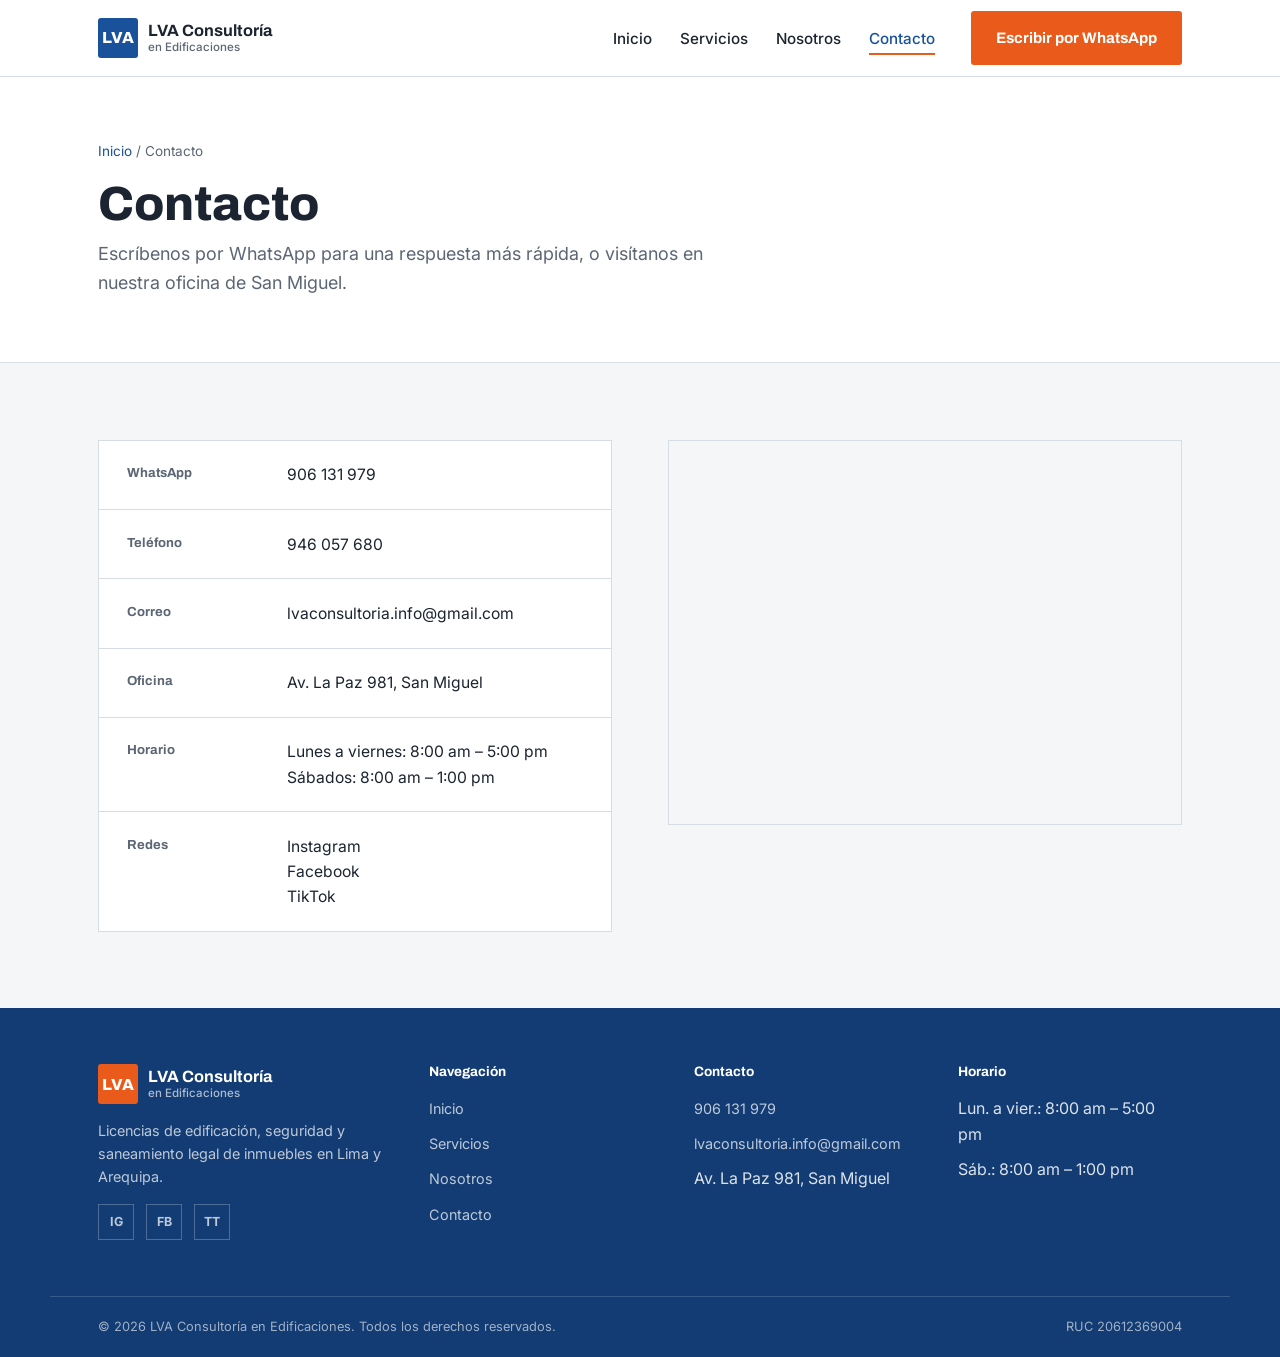
==== contacto.html @ b9a994fd "Add files via upload" ====
<!DOCTYPE html>
<html lang="es">
<head>
<meta charset="UTF-8">
<meta name="viewport" content="width=device-width, initial-scale=1.0">
<title>Contacto | LVA Consultoría en Edificaciones</title>
<meta name="description" content="Escríbenos por WhatsApp o visítanos en Av. La Paz 981, San Miguel. Horario de atención de lunes a sábado.">
<link rel="stylesheet" href="styles.css">
</head>
<body>

<a href="#main" class="sr-only" style="position:absolute; left:-9999px;">Saltar al contenido</a>

<header class="site-header">
  <div class="container">
    <a href="index.html" class="brand" aria-label="LVA Consultoría en Edificaciones — Inicio">
      <span class="brand-mark" aria-hidden="true">LVA</span>
      <span class="brand-name">LVA Consultoría
        <span>en Edificaciones</span>
      </span>
    </a>

    <button class="nav-toggle" id="navToggle" aria-expanded="false" aria-controls="mainNav" aria-label="Abrir menú de navegación">
      <span class="nav-toggle-bars"><span></span><span></span><span></span></span>
    </button>

    <nav class="main-nav" id="mainNav">
      <ul class="nav-links">
        <li><a href="index.html">Inicio</a></li>
        <li><a href="servicios.html">Servicios</a></li>
        <li><a href="nosotros.html">Nosotros</a></li>
        <li><a href="contacto.html" aria-current="page">Contacto</a></li>
      </ul>
      <a class="btn btn-primary" href="https://wa.me/51906131979" target="_blank" rel="noopener">Escribir por WhatsApp</a>
    </nav>
  </div>
</header>

<main id="main">

  <section class="page-hero">
    <div class="container">
      <p class="breadcrumb"><a href="index.html">Inicio</a> / Contacto</p>
      <h1>Contacto</h1>
      <p class="lead">Escríbenos por WhatsApp para una respuesta más rápida, o visítanos en nuestra oficina de San Miguel.</p>
    </div>
  </section>

  <section>
    <div class="container contact-layout">
      <div class="contact-info-panel">
        <dl>
          <div class="contact-info-row">
            <dt>WhatsApp</dt>
            <dd><a href="https://wa.me/51906131979" target="_blank" rel="noopener">906 131 979</a></dd>
          </div>
          <div class="contact-info-row">
            <dt>Teléfono</dt>
            <dd><a href="tel:+51946057680">946 057 680</a></dd>
          </div>
          <div class="contact-info-row">
            <dt>Correo</dt>
            <dd><a href="mailto:lvaconsultoria.info@gmail.com">lvaconsultoria.info@gmail.com</a></dd>
          </div>
          <div class="contact-info-row">
            <dt>Oficina</dt>
            <dd>Av. La Paz 981, San Miguel</dd>
          </div>
          <div class="contact-info-row">
            <dt>Horario</dt>
            <dd>
              <span>Lunes a viernes: 8:00 am – 5:00 pm</span>
              <span>Sábados: 8:00 am – 1:00 pm</span>
            </dd>
          </div>
          <div class="contact-info-row">
            <dt>Redes</dt>
            <dd>
              <span><a href="https://www.instagram.com/lvaconsultoria/" target="_blank" rel="noopener">Instagram</a></span>
              <span><a href="https://www.facebook.com/lvaconsultoriaedificaciones" target="_blank" rel="noopener">Facebook</a></span>
              <span><a href="https://tiktok.com/@lvaconsultoria" target="_blank" rel="noopener">TikTok</a></span>
            </dd>
          </div>
        </dl>
      </div>

      <div class="map-embed">
        <iframe
          title="Ubicación de LVA Consultoría en Av. La Paz 981, San Miguel"
          src="https://www.google.com/maps?q=Av.+La+Paz+981,+San+Miguel,+Lima&output=embed"
          loading="lazy"
          referrerpolicy="no-referrer-when-downgrade">
        </iframe>
      </div>
    </div>
  </section>

</main>

<footer class="site-footer">
  <div class="container footer-top">
    <div class="footer-col footer-brand">
      <a href="index.html" class="brand" aria-label="LVA Consultoría en Edificaciones — Inicio">
        <span class="brand-mark" aria-hidden="true">LVA</span>
        <span class="brand-name" style="color:#fff;">LVA Consultoría
          <span style="color: rgba(255,255,255,0.65);">en Edificaciones</span>
        </span>
      </a>
      <p>Licencias de edificación, seguridad y saneamiento legal de inmuebles en Lima y Arequipa.</p>
      <div class="footer-social">
        <a href="https://www.instagram.com/lvaconsultoria/" target="_blank" rel="noopener" aria-label="Instagram de LVA Consultoría">IG</a>
        <a href="https://www.facebook.com/lvaconsultoriaedificaciones" target="_blank" rel="noopener" aria-label="Facebook de LVA Consultoría">FB</a>
        <a href="https://tiktok.com/@lvaconsultoria" target="_blank" rel="noopener" aria-label="TikTok de LVA Consultoría">TT</a>
      </div>
    </div>

    <div class="footer-col">
      <h4>Navegación</h4>
      <ul>
        <li><a href="index.html">Inicio</a></li>
        <li><a href="servicios.html">Servicios</a></li>
        <li><a href="nosotros.html">Nosotros</a></li>
        <li><a href="contacto.html">Contacto</a></li>
      </ul>
    </div>

    <div class="footer-col">
      <h4>Contacto</h4>
      <ul>
        <li><a href="tel:+51906131979">906 131 979</a></li>
        <li><a href="mailto:lvaconsultoria.info@gmail.com">lvaconsultoria.info@gmail.com</a></li>
        <li>Av. La Paz 981, San Miguel</li>
      </ul>
    </div>

    <div class="footer-col">
      <h4>Horario</h4>
      <ul>
        <li>Lun. a vier.: 8:00 am – 5:00 pm</li>
        <li>Sáb.: 8:00 am – 1:00 pm</li>
      </ul>
    </div>
  </div>

  <div class="container footer-bottom">
    <span>© <span id="year"></span> LVA Consultoría en Edificaciones. Todos los derechos reservados.</span>
    <span>RUC 20612369004</span>
  </div>
</footer>

<script src="script.js"></script>
</body>
</html>
---- styles.css ----
/* ==========================================================================
   LVA Consultoría en Edificaciones — Estilos globales
   Tipografía: la marca definió "CocoSharp Tria" para títulos. Se declara
   primero en el stack; si no está licenciada/instalada, el navegador cae en
   Archivo (Google Fonts), una geométrica de peso similar. Para activar la
   fuente real, agrega tu @font-face con los archivos .woff2 antes de esta
   hoja de estilos.
   ========================================================================== */

@import url('https://fonts.googleapis.com/css2?family=Archivo:wght@500;600;700;800&family=Inter:wght@400;500;600&display=swap');

:root {
  /* Color */
  --color-primary: #1a519b;
  --color-primary-dark: #123c73;
  --color-accent: #ea5b1b;
  --color-accent-dark: #c94c14;
  --color-accent-soft: #f9b122;
  --color-bg: #f5f6f8;
  --color-surface: #ffffff;
  --color-ink: #1b2430;
  --color-ink-muted: #5c6675;
  --color-line: #d7dde5;

  /* Tipografía */
  --font-display: 'CocoSharp Tria', 'Archivo', 'Helvetica Neue', Arial, sans-serif;
  --font-body: 'Inter', 'Segoe UI', Arial, sans-serif;

  /* Escala tipográfica */
  --step-0: 1rem;
  --step-1: 1.125rem;
  --step-2: 1.375rem;
  --step-3: 1.75rem;
  --step-4: 2.25rem;
  --step-5: 3rem;

  /* Layout */
  --content-width: 1180px;
  --gutter: clamp(1.25rem, 4vw, 3rem);
  --radius: 3px;
}

/* ---------- Reset base ---------- */
*, *::before, *::after { box-sizing: border-box; }

html {
  scroll-behavior: smooth;
  scroll-padding-top: 88px;
}

body {
  margin: 0;
  font-family: var(--font-body);
  font-size: var(--step-0);
  line-height: 1.6;
  color: var(--color-ink);
  background: var(--color-bg);
  -webkit-font-smoothing: antialiased;
}

h1, h2, h3, h4 {
  font-family: var(--font-display);
  font-weight: 700;
  line-height: 1.15;
  margin: 0 0 0.6em;
  color: var(--color-ink);
}

h1 { font-size: clamp(2rem, 4vw, var(--step-5)); font-weight: 800; }
h2 { font-size: clamp(1.6rem, 3vw, var(--step-4)); }
h3 { font-size: var(--step-2); }

p { margin: 0 0 1em; max-width: 62ch; color: var(--color-ink-muted); }

a { color: inherit; text-decoration: none; }

ul { margin: 0; padding: 0; list-style: none; }

img { max-width: 100%; display: block; }

button { font-family: inherit; cursor: pointer; }

:focus-visible {
  outline: 2px solid var(--color-accent);
  outline-offset: 3px;
}

@media (prefers-reduced-motion: reduce) {
  * { animation-duration: 0.01ms !important; transition-duration: 0.01ms !important; scroll-behavior: auto !important; }
}

/* ---------- Contenedor ---------- */
.container {
  width: 100%;
  max-width: var(--content-width);
  margin-inline: auto;
  padding-inline: var(--gutter);
}

section { padding-block: clamp(3rem, 6vw, 5.5rem); }

.section-head {
  max-width: 46ch;
  margin-bottom: 2.5rem;
}

.section-title-lg {
  font-size: clamp(1.9rem, 4vw, 2.75rem);
  max-width: 20ch;
  margin: 0;
}

.section-head .kicker {
  display: block;
  font-family: var(--font-display);
  font-weight: 700;
  font-size: 0.85rem;
  letter-spacing: 0.02em;
  color: var(--color-primary);
  margin-bottom: 0.5rem;
}

/* ---------- Botones ---------- */
.btn {
  display: inline-flex;
  align-items: center;
  gap: 0.5rem;
  padding: 0.85rem 1.5rem;
  border-radius: var(--radius);
  font-family: var(--font-display);
  font-weight: 700;
  font-size: 0.95rem;
  border: 1.5px solid transparent;
  transition: background-color 0.15s ease, color 0.15s ease, border-color 0.15s ease;
}

.btn-primary {
  background: var(--color-accent);
  color: #fff;
}
.btn-primary:hover { background: var(--color-accent-dark); }

.btn-outline {
  background: transparent;
  border-color: var(--color-line);
  color: var(--color-primary-dark);
}
.btn-outline:hover { border-color: var(--color-primary); background: var(--color-surface); }

.btn-ghost {
  background: transparent;
  color: var(--color-primary-dark);
  padding-inline: 0;
}
.btn-ghost::after { content: ''; }

/* ==========================================================================
   Header
   ========================================================================== */
.site-header {
  position: sticky;
  top: 0;
  z-index: 100;
  background: var(--color-surface);
  border-bottom: 1px solid var(--color-line);
}

.site-header .container {
  display: flex;
  align-items: center;
  justify-content: space-between;
  min-height: 76px;
}

.brand {
  display: flex;
  align-items: center;
  gap: 0.65rem;
}

.brand-mark {
  width: 40px;
  height: 40px;
  border-radius: var(--radius);
  background: var(--color-primary);
  color: #fff;
  font-family: var(--font-display);
  font-weight: 800;
  font-size: 1rem;
  display: flex;
  align-items: center;
  justify-content: center;
  flex-shrink: 0;
}

.brand-name {
  font-family: var(--font-display);
  font-weight: 700;
  font-size: 1.02rem;
  line-height: 1.15;
  color: var(--color-ink);
}

.brand-name span {
  display: block;
  font-family: var(--font-body);
  font-weight: 500;
  font-size: 0.72rem;
  color: var(--color-ink-muted);
}

.nav-toggle {
  display: none;
  background: transparent;
  border: 1px solid var(--color-line);
  border-radius: var(--radius);
  width: 44px;
  height: 44px;
  padding: 0;
  align-items: center;
  justify-content: center;
}

.nav-toggle-bars {
  position: relative;
  width: 20px;
  height: 14px;
}
.nav-toggle-bars span {
  position: absolute;
  left: 0;
  width: 100%;
  height: 2px;
  background: var(--color-ink);
  transition: transform 0.2s ease, opacity 0.2s ease, top 0.2s ease;
}
.nav-toggle-bars span:nth-child(1) { top: 0; }
.nav-toggle-bars span:nth-child(2) { top: 6px; }
.nav-toggle-bars span:nth-child(3) { top: 12px; }

.nav-toggle[aria-expanded="true"] .nav-toggle-bars span:nth-child(1) {
  top: 6px; transform: rotate(45deg);
}
.nav-toggle[aria-expanded="true"] .nav-toggle-bars span:nth-child(2) { opacity: 0; }
.nav-toggle[aria-expanded="true"] .nav-toggle-bars span:nth-child(3) {
  top: 6px; transform: rotate(-45deg);
}

.main-nav {
  display: flex;
  align-items: center;
  gap: 2.25rem;
}

.nav-links {
  display: flex;
  align-items: center;
  gap: 1.75rem;
}

.nav-links a {
  font-weight: 500;
  font-size: 0.95rem;
  color: var(--color-ink);
  padding-block: 0.35rem;
  border-bottom: 2px solid transparent;
  transition: border-color 0.15s ease, color 0.15s ease;
}

.nav-links a:hover,
.nav-links a[aria-current="page"] {
  color: var(--color-primary);
  border-bottom-color: var(--color-accent);
}

.main-nav .btn { flex-shrink: 0; }

/* ---------- Nav móvil ---------- */
@media (max-width: 860px) {
  .nav-toggle { display: inline-flex; }

  .main-nav {
    position: fixed;
    inset: 76px 0 0 0;
    background: var(--color-surface);
    flex-direction: column;
    align-items: stretch;
    gap: 0;
    padding: 1.5rem var(--gutter) 2rem;
    transform: translateY(-8px);
    opacity: 0;
    visibility: hidden;
    transition: opacity 0.18s ease, transform 0.18s ease, visibility 0.18s;
    overflow-y: auto;
  }

  .main-nav.is-open {
    transform: translateY(0);
    opacity: 1;
    visibility: visible;
  }

  .nav-links {
    flex-direction: column;
    align-items: stretch;
    gap: 0;
    border-top: 1px solid var(--color-line);
  }

  .nav-links a {
    padding-block: 1rem;
    border-bottom: 1px solid var(--color-line);
  }

  .main-nav .btn {
    margin-top: 1.25rem;
    justify-content: center;
  }
}

/* ==========================================================================
   Hero — panel tipo "sello de plano técnico"
   ========================================================================== */
.hero {
  padding-block: clamp(2.5rem, 7vw, 5rem);
}

.hero .container {
  display: grid;
  grid-template-columns: 1.2fr 0.9fr;
  gap: clamp(2rem, 5vw, 4rem);
  align-items: center;
}

.hero-eyebrow {
  font-weight: 600;
  font-size: 0.9rem;
  color: var(--color-primary);
  margin-bottom: 0.75rem;
}

.hero h1 { margin-bottom: 0.9em; }

.hero-title-lg {
  font-size: clamp(2.4rem, 5.5vw, 3.5rem);
  max-width: 14ch;
}

.hero-actions {
  display: flex;
  gap: 1rem;
  flex-wrap: wrap;
  margin-top: 1.75rem;
}

/* Panel de cifras estilo "cajetín" de plano */
.spec-panel {
  position: relative;
  background: var(--color-surface);
  border: 1px solid var(--color-line);
  padding: 1.75rem;
}

.spec-panel::before,
.spec-panel::after,
.spec-panel .corner-tl,
.spec-panel .corner-br {
  content: '';
  position: absolute;
  width: 18px;
  height: 18px;
  border: 2px solid var(--color-accent);
}
.spec-panel::before { top: -1px; left: -1px; border-right: none; border-bottom: none; }
.spec-panel::after { bottom: -1px; right: -1px; border-left: none; border-top: none; }

.spec-panel-title {
  font-family: var(--font-display);
  font-weight: 700;
  font-size: 0.8rem;
  color: var(--color-ink-muted);
  padding-bottom: 0.9rem;
  margin-bottom: 1.1rem;
  border-bottom: 1px solid var(--color-line);
}

.spec-grid {
  display: grid;
  grid-template-columns: 1fr 1fr;
  gap: 1.4rem;
}

.spec-item .num {
  display: block;
  font-family: var(--font-display);
  font-weight: 800;
  font-size: var(--step-3);
  color: var(--color-primary);
  line-height: 1;
}

.spec-item .num em {
  font-style: normal;
  color: var(--color-accent-soft);
}

.spec-item .label {
  display: block;
  font-size: 0.82rem;
  color: var(--color-ink-muted);
  margin-top: 0.35rem;
}

.spec-panel-foot {
  margin-top: 1.4rem;
  padding-top: 1rem;
  border-top: 1px solid var(--color-line);
  font-size: 0.8rem;
  color: var(--color-ink-muted);
  display: flex;
  justify-content: space-between;
  gap: 1rem;
}

@media (max-width: 860px) {
  .hero .container { grid-template-columns: 1fr; }
}

/* ==========================================================================
   Servicios — paneles con etiqueta de categoría
   ========================================================================== */
.services-grid {
  display: grid;
  grid-template-columns: repeat(2, 1fr);
  gap: 1px;
  background: var(--color-line);
  border: 1px solid var(--color-line);
}

.service-panel {
  background: var(--color-surface);
  padding: 2rem;
  position: relative;
}

.service-panel .cat-tag {
  display: inline-flex;
  align-items: center;
  justify-content: center;
  width: 32px;
  height: 32px;
  font-family: var(--font-display);
  font-weight: 800;
  font-size: 0.95rem;
  color: var(--color-primary);
  border: 1.5px solid var(--color-primary);
  margin-bottom: 1rem;
}

.service-panel h3 { margin-bottom: 0.5rem; font-size: var(--step-1); }

.service-panel ul {
  margin-top: 1rem;
  display: flex;
  flex-direction: column;
  gap: 0.45rem;
}

.service-panel li {
  font-size: 0.9rem;
  color: var(--color-ink-muted);
  padding-left: 1rem;
  position: relative;
}

.service-panel li::before {
  content: '';
  position: absolute;
  left: 0;
  top: 0.55em;
  width: 6px;
  height: 1.5px;
  background: var(--color-accent);
}

/* Versión condensada usada en la página de inicio */
.service-panel-link {
  display: block;
  transition: background-color 0.15s ease;
}
.service-panel-link:hover { background: var(--color-bg); }
.service-panel-link p { margin-bottom: 1.1rem; }

.link-more {
  font-family: var(--font-display);
  font-weight: 700;
  font-size: 0.88rem;
  color: var(--color-primary);
  padding-bottom: 0.15rem;
  border-bottom: 1.5px solid var(--color-accent);
}

@media (max-width: 700px) {
  .services-grid { grid-template-columns: 1fr; }
}

/* ==========================================================================
   Clientes / confianza
   ========================================================================== */
.clients-band {
  background: var(--color-surface);
  border-top: 1px solid var(--color-line);
  border-bottom: 1px solid var(--color-line);
}

.clients-band .container {
  padding-block: 2.25rem;
}

.clients-band .label {
  font-size: 0.82rem;
  color: var(--color-ink-muted);
  margin-bottom: 1rem;
}

.clients-list {
  display: flex;
  flex-wrap: wrap;
  gap: 0.75rem 2.5rem;
}

.clients-list li {
  font-family: var(--font-display);
  font-weight: 700;
  color: var(--color-ink);
  font-size: 1.02rem;
}

/* ==========================================================================
   Nosotros (resumen) — franja con fondo primario
   ========================================================================== */
.about-band {
  background: var(--color-primary);
  color: #fff;
}

.about-band .container {
  display: grid;
  grid-template-columns: 1fr 1fr;
  gap: clamp(2rem, 5vw, 4rem);
  align-items: start;
}

.about-band h2 { color: #fff; }
.about-band p { color: rgba(255,255,255,0.82); }

.about-band .btn-outline {
  border-color: rgba(255,255,255,0.4);
  color: #fff;
}
.about-band .btn-outline:hover { background: rgba(255,255,255,0.1); border-color: #fff; }

.team-list {
  display: flex;
  flex-direction: column;
  gap: 1.1rem;
}

.team-list .role {
  font-size: 0.78rem;
  color: var(--color-accent-soft);
  margin-bottom: 0.15rem;
}

.team-list .who {
  font-family: var(--font-display);
  font-weight: 700;
  font-size: 1.02rem;
}

/* ==========================================================================
   CTA de contacto
   ========================================================================== */
.contact-cta {
  background: var(--color-bg);
}

.contact-cta .container {
  border: 1px solid var(--color-line);
  background: var(--color-surface);
  padding: clamp(2rem, 5vw, 3rem);
  display: flex;
  flex-wrap: wrap;
  align-items: center;
  justify-content: space-between;
  gap: 1.5rem;
}

.contact-cta h2 { margin-bottom: 0.35rem; font-size: var(--step-3); }
.contact-cta p { margin: 0; }

.contact-cta-actions {
  display: flex;
  gap: 0.9rem;
  flex-wrap: wrap;
}

/* ==========================================================================
   Cabecera de página interna (Servicios / Nosotros / Contacto)
   ========================================================================== */
.page-hero {
  background: var(--color-surface);
  border-bottom: 1px solid var(--color-line);
  padding-block: clamp(2.5rem, 6vw, 4rem);
}

.page-hero .breadcrumb {
  font-size: 0.85rem;
  color: var(--color-ink-muted);
  margin-bottom: 0.9rem;
}
.page-hero .breadcrumb a { color: var(--color-primary); }

.page-hero h1 {
  font-size: clamp(2rem, 4.5vw, 3rem);
  max-width: 20ch;
  margin-bottom: 0.5rem;
}

.page-hero .lead {
  font-size: var(--step-1);
  max-width: 56ch;
  margin: 0;
}

/* ==========================================================================
   Servicios — bloques por categoría
   ========================================================================== */
.service-block {
  border-top: 1px solid var(--color-line);
  padding-block: clamp(2.5rem, 5vw, 3.5rem);
  scroll-margin-top: 96px;
}
.service-block:first-of-type { border-top: none; }

.service-block .container {
  display: grid;
  grid-template-columns: 0.85fr 1.15fr;
  gap: clamp(1.75rem, 4vw, 3.5rem);
}

.service-block-head .cat-tag { margin-bottom: 1.1rem; }
.service-block-head h2 { margin-bottom: 0.6rem; font-size: var(--step-3); }

.service-item-list {
  display: flex;
  flex-direction: column;
  gap: 0;
}

.service-item {
  padding-block: 1.1rem;
  border-top: 1px solid var(--color-line);
  display: grid;
  grid-template-columns: 1fr;
  gap: 0.3rem;
}
.service-item:first-child { border-top: none; padding-top: 0; }

.service-item h4 {
  font-family: var(--font-display);
  font-weight: 700;
  font-size: 1rem;
  margin: 0;
}

.service-item p {
  margin: 0;
  font-size: 0.92rem;
}

@media (max-width: 780px) {
  .service-block .container { grid-template-columns: 1fr; }
}

/* Ficha detallada — Licencia de Funcionamiento */
.detail-card {
  background: var(--color-surface);
  border: 1px solid var(--color-line);
  padding: clamp(1.5rem, 3vw, 2.25rem);
  margin-top: 1.75rem;
}

.detail-card-title {
  font-family: var(--font-display);
  font-weight: 700;
  font-size: 0.8rem;
  color: var(--color-ink-muted);
  padding-bottom: 0.9rem;
  margin-bottom: 1.25rem;
  border-bottom: 1px solid var(--color-line);
  display: flex;
  justify-content: space-between;
  gap: 1rem;
}

.detail-card h3 { font-size: var(--step-2); margin-bottom: 0.4rem; }

.detail-grid {
  display: grid;
  grid-template-columns: 1fr 1fr;
  gap: 1.75rem;
  margin-top: 1.5rem;
}

.detail-grid h4 {
  font-family: var(--font-display);
  font-weight: 700;
  font-size: 0.85rem;
  color: var(--color-primary);
  margin-bottom: 0.6rem;
}

.detail-grid ul { display: flex; flex-direction: column; gap: 0.5rem; }
.detail-grid li {
  font-size: 0.9rem;
  color: var(--color-ink-muted);
  padding-left: 1rem;
  position: relative;
}
.detail-grid li::before {
  content: '';
  position: absolute;
  left: 0;
  top: 0.55em;
  width: 6px;
  height: 1.5px;
  background: var(--color-accent);
}

@media (max-width: 600px) {
  .detail-grid { grid-template-columns: 1fr; }
}

/* Precios */
.pricing-note {
  background: var(--color-surface);
  border: 1px solid var(--color-line);
  border-left: 3px solid var(--color-accent-soft);
  padding: 1.5rem 1.75rem;
  display: flex;
  flex-direction: column;
  gap: 0.75rem;
}
.pricing-note p { margin: 0; font-size: 0.95rem; }

/* FAQ */
.faq-list { display: flex; flex-direction: column; gap: 0; max-width: 68ch; }

.faq-item {
  border-top: 1px solid var(--color-line);
}
.faq-item:last-child { border-bottom: 1px solid var(--color-line); }

.faq-item summary {
  padding-block: 1.15rem;
  font-family: var(--font-display);
  font-weight: 700;
  font-size: 1.02rem;
  cursor: pointer;
  list-style: none;
  display: flex;
  justify-content: space-between;
  align-items: center;
  gap: 1rem;
}
.faq-item summary::-webkit-details-marker { display: none; }

.faq-item summary .icon {
  flex-shrink: 0;
  width: 22px;
  height: 22px;
  border: 1.5px solid var(--color-primary);
  position: relative;
}
.faq-item summary .icon::before,
.faq-item summary .icon::after {
  content: '';
  position: absolute;
  background: var(--color-primary);
  top: 50%; left: 50%;
  transform: translate(-50%, -50%);
}
.faq-item summary .icon::before { width: 10px; height: 1.5px; }
.faq-item summary .icon::after { width: 1.5px; height: 10px; transition: transform 0.15s ease; }
.faq-item[open] summary .icon::after { transform: translate(-50%, -50%) rotate(90deg) scaleY(0); }

.faq-item p { padding-bottom: 1.25rem; margin: 0; max-width: 62ch; }

/* ==========================================================================
   Nosotros — filosofía, organigrama, proyectos
   ========================================================================== */
.philosophy-band {
  background: var(--color-primary);
  color: #fff;
}
.philosophy-band .container { max-width: 60ch; }
.philosophy-band h2 { color: #fff; font-size: var(--step-3); }
.philosophy-band p { color: rgba(255,255,255,0.85); margin: 0; }

.org-grid {
  display: grid;
  grid-template-columns: repeat(3, 1fr);
  gap: 1px;
  background: var(--color-line);
  border: 1px solid var(--color-line);
}

.org-panel {
  background: var(--color-surface);
  padding: 2rem;
}

.org-panel .area-label {
  font-size: 0.8rem;
  color: var(--color-primary);
  font-weight: 600;
  margin-bottom: 0.5rem;
}

.org-panel .lead-name {
  font-family: var(--font-display);
  font-weight: 700;
  font-size: 1.05rem;
  margin-bottom: 0.2rem;
}

.org-panel .lead-role {
  font-size: 0.85rem;
  color: var(--color-ink-muted);
  margin-bottom: 1.25rem;
}

.org-panel .team-members {
  border-top: 1px solid var(--color-line);
  padding-top: 1rem;
  display: flex;
  flex-direction: column;
  gap: 0.45rem;
}

.org-panel .team-members span {
  display: block;
  font-size: 0.88rem;
  color: var(--color-ink-muted);
}

@media (max-width: 860px) {
  .org-grid { grid-template-columns: 1fr; }
}

.projects-grid {
  display: grid;
  grid-template-columns: repeat(2, 1fr);
  gap: 1.25rem;
}

.project-card {
  background: var(--color-surface);
  border: 1px solid var(--color-line);
  padding: 1.5rem;
}

.project-card .loc {
  font-size: 0.8rem;
  color: var(--color-ink-muted);
  margin-bottom: 0.3rem;
}

.project-card h4 {
  font-family: var(--font-display);
  font-weight: 700;
  font-size: 1rem;
  margin: 0;
}

@media (max-width: 700px) {
  .projects-grid { grid-template-columns: 1fr; }
}

/* ==========================================================================
   Contacto
   ========================================================================== */
.contact-layout {
  display: grid;
  grid-template-columns: 1fr 1fr;
  gap: clamp(2rem, 5vw, 3.5rem);
  align-items: start;
}

.contact-info-panel {
  background: var(--color-surface);
  border: 1px solid var(--color-line);
}

.contact-info-panel dl {
  margin: 0;
}

.contact-info-row {
  padding: 1.35rem 1.75rem;
  border-top: 1px solid var(--color-line);
  display: grid;
  grid-template-columns: 9rem 1fr;
  gap: 1rem;
}
.contact-info-row:first-child { border-top: none; }

.contact-info-row dt {
  font-family: var(--font-display);
  font-weight: 700;
  font-size: 0.82rem;
  color: var(--color-ink-muted);
}

.contact-info-row dd {
  margin: 0;
  font-size: 0.98rem;
}
.contact-info-row dd a:hover { color: var(--color-primary); }
.contact-info-row dd span { display: block; }

.map-embed {
  border: 1px solid var(--color-line);
  overflow: hidden;
  aspect-ratio: 4 / 3;
}
.map-embed iframe { width: 100%; height: 100%; border: 0; display: block; }

@media (max-width: 780px) {
  .contact-layout { grid-template-columns: 1fr; }
  .contact-info-row { grid-template-columns: 1fr; gap: 0.25rem; }
}

/* ==========================================================================
   Footer
   ========================================================================== */
.site-footer {
  background: var(--color-primary-dark);
  color: rgba(255,255,255,0.85);
}

.footer-top {
  padding-block: clamp(2.5rem, 5vw, 3.5rem);
  display: grid;
  grid-template-columns: 1.3fr 1fr 1fr 1fr;
  gap: 2.5rem;
}

.footer-col h4 {
  color: #fff;
  font-size: 0.85rem;
  margin-bottom: 1rem;
}

.footer-col p, .footer-col a {
  font-size: 0.9rem;
  color: rgba(255,255,255,0.72);
}

.footer-col ul { display: flex; flex-direction: column; gap: 0.6rem; }

.footer-col a:hover { color: #fff; }

.footer-brand .brand-mark { background: var(--color-accent); }
.footer-brand p { margin-top: 0.9rem; max-width: 32ch; }

.footer-social {
  display: flex;
  gap: 0.75rem;
  margin-top: 1rem;
}

.footer-social a {
  width: 36px;
  height: 36px;
  border: 1px solid rgba(255,255,255,0.25);
  display: flex;
  align-items: center;
  justify-content: center;
  font-size: 0.78rem;
  font-weight: 700;
}
.footer-social a:hover { border-color: #fff; background: rgba(255,255,255,0.08); }

.footer-bottom {
  border-top: 1px solid rgba(255,255,255,0.15);
  padding-block: 1.25rem;
  display: flex;
  flex-wrap: wrap;
  gap: 0.75rem 1.5rem;
  justify-content: space-between;
  font-size: 0.8rem;
  color: rgba(255,255,255,0.6);
}

@media (max-width: 860px) {
  .footer-top { grid-template-columns: 1fr 1fr; }
  .about-band .container { grid-template-columns: 1fr; }
}

@media (max-width: 560px) {
  .footer-top { grid-template-columns: 1fr; }
  .spec-grid { grid-template-columns: 1fr 1fr; }
  .contact-cta .container { flex-direction: column; align-items: flex-start; }
}
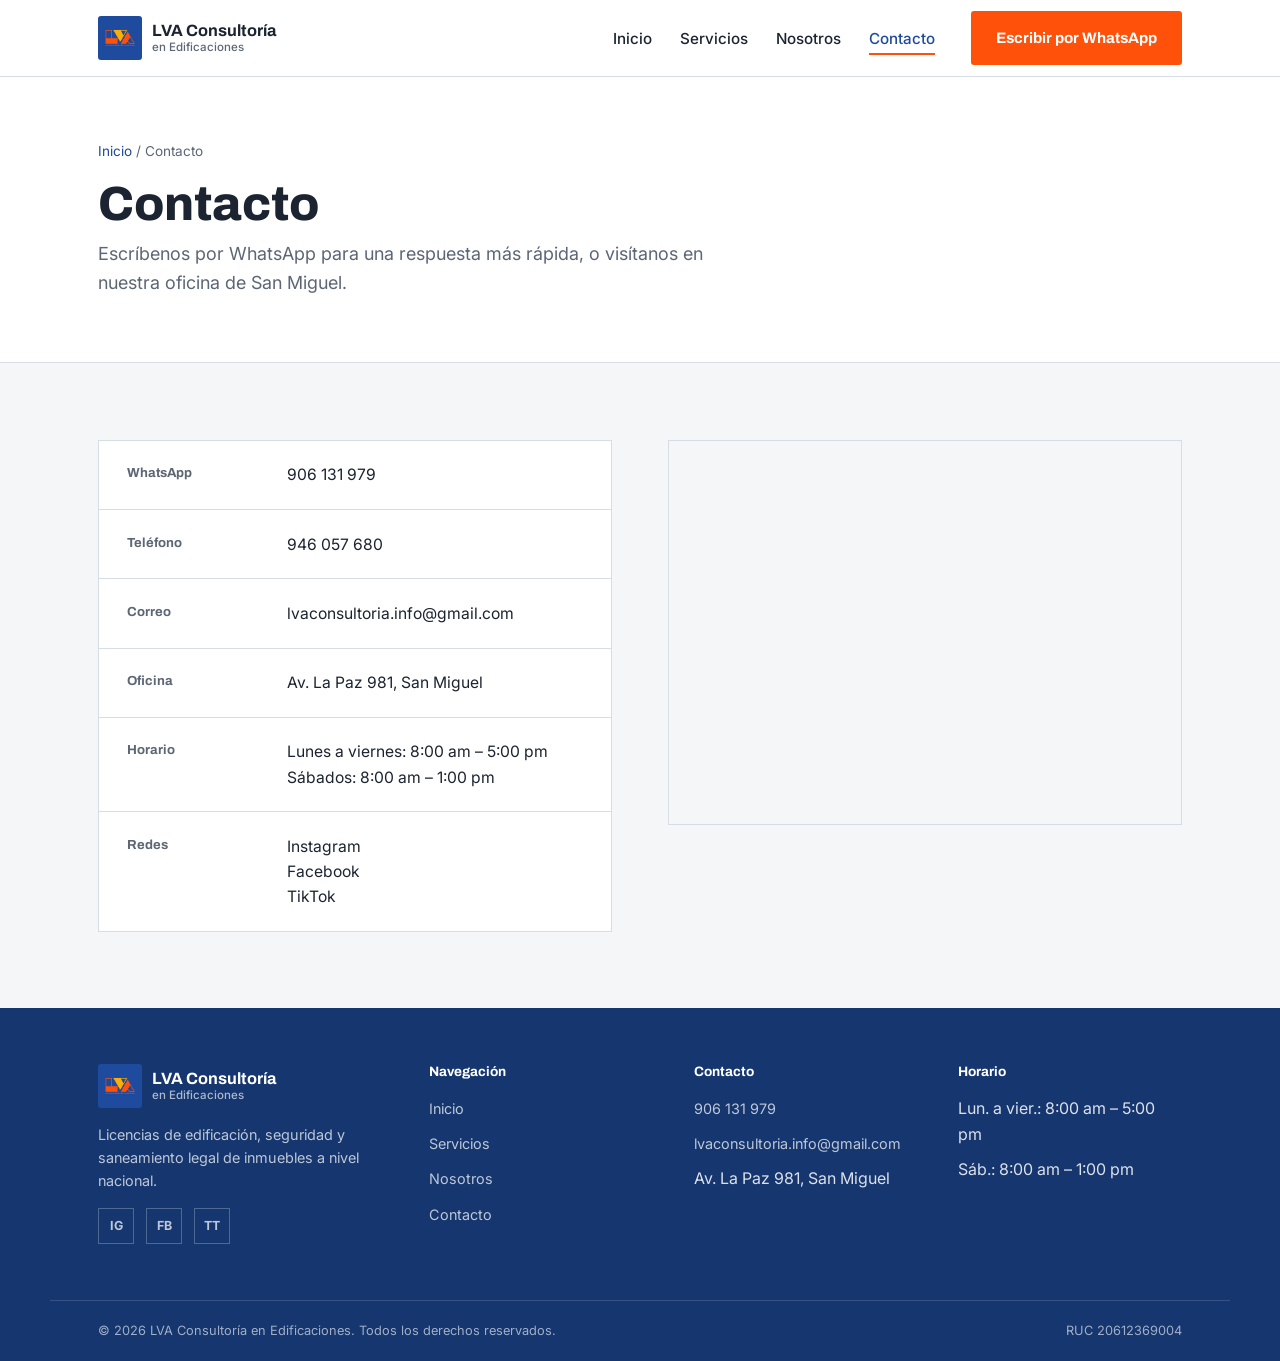
==== commit 2f4a0563: "Aplicar pedidos de la emprendedora: colores del logo, fotos y contenido - Paleta tomada del logo (az" ====
--- a/contacto.html
+++ b/contacto.html
@@ -14,7 +14,7 @@
 <header class="site-header">
   <div class="container">
     <a href="index.html" class="brand" aria-label="LVA Consultoría en Edificaciones — Inicio">
-      <span class="brand-mark" aria-hidden="true">LVA</span>
+      <img class="brand-mark" src="imagenes/logo.jpeg" alt="" width="44" height="44">
       <span class="brand-name">LVA Consultoría
         <span>en Edificaciones</span>
       </span>
@@ -101,12 +101,12 @@
   <div class="container footer-top">
     <div class="footer-col footer-brand">
       <a href="index.html" class="brand" aria-label="LVA Consultoría en Edificaciones — Inicio">
-        <span class="brand-mark" aria-hidden="true">LVA</span>
+        <img class="brand-mark" src="imagenes/logo.jpeg" alt="" width="44" height="44">
         <span class="brand-name" style="color:#fff;">LVA Consultoría
           <span style="color: rgba(255,255,255,0.65);">en Edificaciones</span>
         </span>
       </a>
-      <p>Licencias de edificación, seguridad y saneamiento legal de inmuebles en Lima y Arequipa.</p>
+      <p>Licencias de edificación, seguridad y saneamiento legal de inmuebles a nivel nacional.</p>
       <div class="footer-social">
         <a href="https://www.instagram.com/lvaconsultoria/" target="_blank" rel="noopener" aria-label="Instagram de LVA Consultoría">IG</a>
         <a href="https://www.facebook.com/lvaconsultoriaedificaciones" target="_blank" rel="noopener" aria-label="Facebook de LVA Consultoría">FB</a>
--- a/styles.css
+++ b/styles.css
@@ -10,12 +10,12 @@
 @import url('https://fonts.googleapis.com/css2?family=Archivo:wght@500;600;700;800&family=Inter:wght@400;500;600&display=swap');
 
 :root {
-  /* Color */
-  --color-primary: #1a519b;
-  --color-primary-dark: #123c73;
-  --color-accent: #ea5b1b;
-  --color-accent-dark: #c94c14;
-  --color-accent-soft: #f9b122;
+  /* Color — tomados del logo de LVA */
+  --color-primary: #1e4b9e;
+  --color-primary-dark: #15366f;
+  --color-accent: #ff510a;
+  --color-accent-dark: #d94208;
+  --color-accent-soft: #ffae05;
   --color-bg: #f5f6f8;
   --color-surface: #ffffff;
   --color-ink: #1b2430;
@@ -76,7 +76,7 @@
 
 ul { margin: 0; padding: 0; list-style: none; }
 
-img { max-width: 100%; display: block; }
+img { max-width: 100%; height: auto; display: block; }
 
 button { font-family: inherit; cursor: pointer; }
 
@@ -179,8 +179,9 @@
 }
 
 .brand-mark {
-  width: 40px;
-  height: 40px;
+  width: 44px;
+  height: 44px;
+  object-fit: cover;
   border-radius: var(--radius);
   background: var(--color-primary);
   color: #fff;
@@ -346,6 +347,32 @@
   max-width: 14ch;
 }
 
+.hero-photo {
+  margin: 0;
+  position: relative;
+  border-bottom: 6px solid var(--color-accent);
+}
+.hero-photo::after {
+  content: '';
+  position: absolute;
+  top: -10px;
+  right: -10px;
+  width: 64px;
+  height: 64px;
+  border-top: 6px solid var(--color-accent-soft);
+  border-right: 6px solid var(--color-accent-soft);
+}
+.hero-photo img {
+  width: 100%;
+  aspect-ratio: 4 / 5;
+  max-height: 560px;
+  object-fit: cover;
+  object-position: center 35%;
+}
+
+.hero .container > * { min-width: 0; }
+.hero .spec-panel { grid-column: 1 / -1; }
+
 .hero-actions {
   display: flex;
   gap: 1rem;
@@ -386,7 +413,7 @@
 
 .spec-grid {
   display: grid;
-  grid-template-columns: 1fr 1fr;
+  grid-template-columns: repeat(4, 1fr);
   gap: 1.4rem;
 }
 
@@ -424,6 +451,8 @@
 
 @media (max-width: 860px) {
   .hero .container { grid-template-columns: 1fr; }
+  .spec-grid { grid-template-columns: 1fr 1fr; }
+  .hero-photo { max-width: 460px; }
 }
 
 /* ==========================================================================
@@ -500,6 +529,12 @@
   border-bottom: 1.5px solid var(--color-accent);
 }
 
+.services-grid-3 { grid-template-columns: repeat(3, 1fr); }
+
+@media (max-width: 860px) {
+  .services-grid-3 { grid-template-columns: 1fr; }
+}
+
 @media (max-width: 700px) {
   .services-grid { grid-template-columns: 1fr; }
 }
@@ -560,22 +595,38 @@
 }
 .about-band .btn-outline:hover { background: rgba(255,255,255,0.1); border-color: #fff; }
 
-.team-list {
-  display: flex;
-  flex-direction: column;
-  gap: 1.1rem;
-}
-
-.team-list .role {
+.founder-card {
+  display: grid;
+  grid-template-columns: 160px 1fr;
+  gap: 1.5rem;
+  align-items: center;
+}
+
+.founder-card img {
+  width: 100%;
+  aspect-ratio: 1;
+  object-fit: cover;
+  object-position: center 30%;
+  border: 4px solid var(--color-accent-soft);
+}
+
+.founder-card .role {
   font-size: 0.78rem;
   color: var(--color-accent-soft);
   margin-bottom: 0.15rem;
 }
 
-.team-list .who {
-  font-family: var(--font-display);
-  font-weight: 700;
-  font-size: 1.02rem;
+.founder-card .who {
+  font-family: var(--font-display);
+  font-weight: 700;
+  font-size: 1.35rem;
+  color: #fff;
+  margin-bottom: 0.5rem;
+}
+
+@media (max-width: 480px) {
+  .founder-card { grid-template-columns: 1fr; }
+  .founder-card img { max-width: 180px; }
 }
 
 /* ==========================================================================
@@ -804,59 +855,55 @@
   background: var(--color-primary);
   color: #fff;
 }
-.philosophy-band .container { max-width: 60ch; }
+.philosophy-band .container {
+  display: grid;
+  grid-template-columns: 0.9fr 1.1fr;
+  gap: clamp(2rem, 5vw, 4rem);
+  align-items: center;
+}
 .philosophy-band h2 { color: #fff; font-size: var(--step-3); }
 .philosophy-band p { color: rgba(255,255,255,0.85); margin: 0; }
 
-.org-grid {
-  display: grid;
-  grid-template-columns: repeat(3, 1fr);
-  gap: 1px;
-  background: var(--color-line);
-  border: 1px solid var(--color-line);
-}
-
-.org-panel {
-  background: var(--color-surface);
-  padding: 2rem;
-}
-
-.org-panel .area-label {
-  font-size: 0.8rem;
-  color: var(--color-primary);
-  font-weight: 600;
-  margin-bottom: 0.5rem;
-}
-
-.org-panel .lead-name {
-  font-family: var(--font-display);
-  font-weight: 700;
-  font-size: 1.05rem;
-  margin-bottom: 0.2rem;
-}
-
-.org-panel .lead-role {
-  font-size: 0.85rem;
-  color: var(--color-ink-muted);
-  margin-bottom: 1.25rem;
-}
-
-.org-panel .team-members {
-  border-top: 1px solid var(--color-line);
-  padding-top: 1rem;
-  display: flex;
-  flex-direction: column;
-  gap: 0.45rem;
-}
-
-.org-panel .team-members span {
-  display: block;
-  font-size: 0.88rem;
-  color: var(--color-ink-muted);
-}
+.philosophy-photo { margin: 0; }
+.philosophy-photo img {
+  width: 100%;
+  aspect-ratio: 4 / 3;
+  object-fit: cover;
+  border-bottom: 6px solid var(--color-accent-soft);
+}
+
+/* Perfil de la fundadora */
+.profile {
+  display: grid;
+  grid-template-columns: 0.8fr 1.2fr;
+  gap: clamp(2rem, 5vw, 4rem);
+  align-items: center;
+}
+
+.profile .section-head { margin-bottom: 0.5rem; }
+.profile .section-head h2 { margin: 0; }
+
+.profile-photo { margin: 0; border-bottom: 6px solid var(--color-accent); }
+.profile-photo img {
+  width: 100%;
+  aspect-ratio: 4 / 5;
+  object-fit: cover;
+  object-position: center 35%;
+}
+
+.profile-role {
+  font-family: var(--font-display);
+  font-weight: 700;
+  color: var(--color-accent);
+  margin-bottom: 1rem;
+}
+
+.profile .btn { margin-top: 0.5rem; }
 
 @media (max-width: 860px) {
-  .org-grid { grid-template-columns: 1fr; }
+  .philosophy-band .container,
+  .profile { grid-template-columns: 1fr; }
+  .profile-photo { max-width: 420px; }
 }
 
 .projects-grid {
@@ -1012,5 +1059,6 @@
 @media (max-width: 560px) {
   .footer-top { grid-template-columns: 1fr; }
   .spec-grid { grid-template-columns: 1fr 1fr; }
+  .hero-photo::after { right: 0; }
   .contact-cta .container { flex-direction: column; align-items: flex-start; }
 }
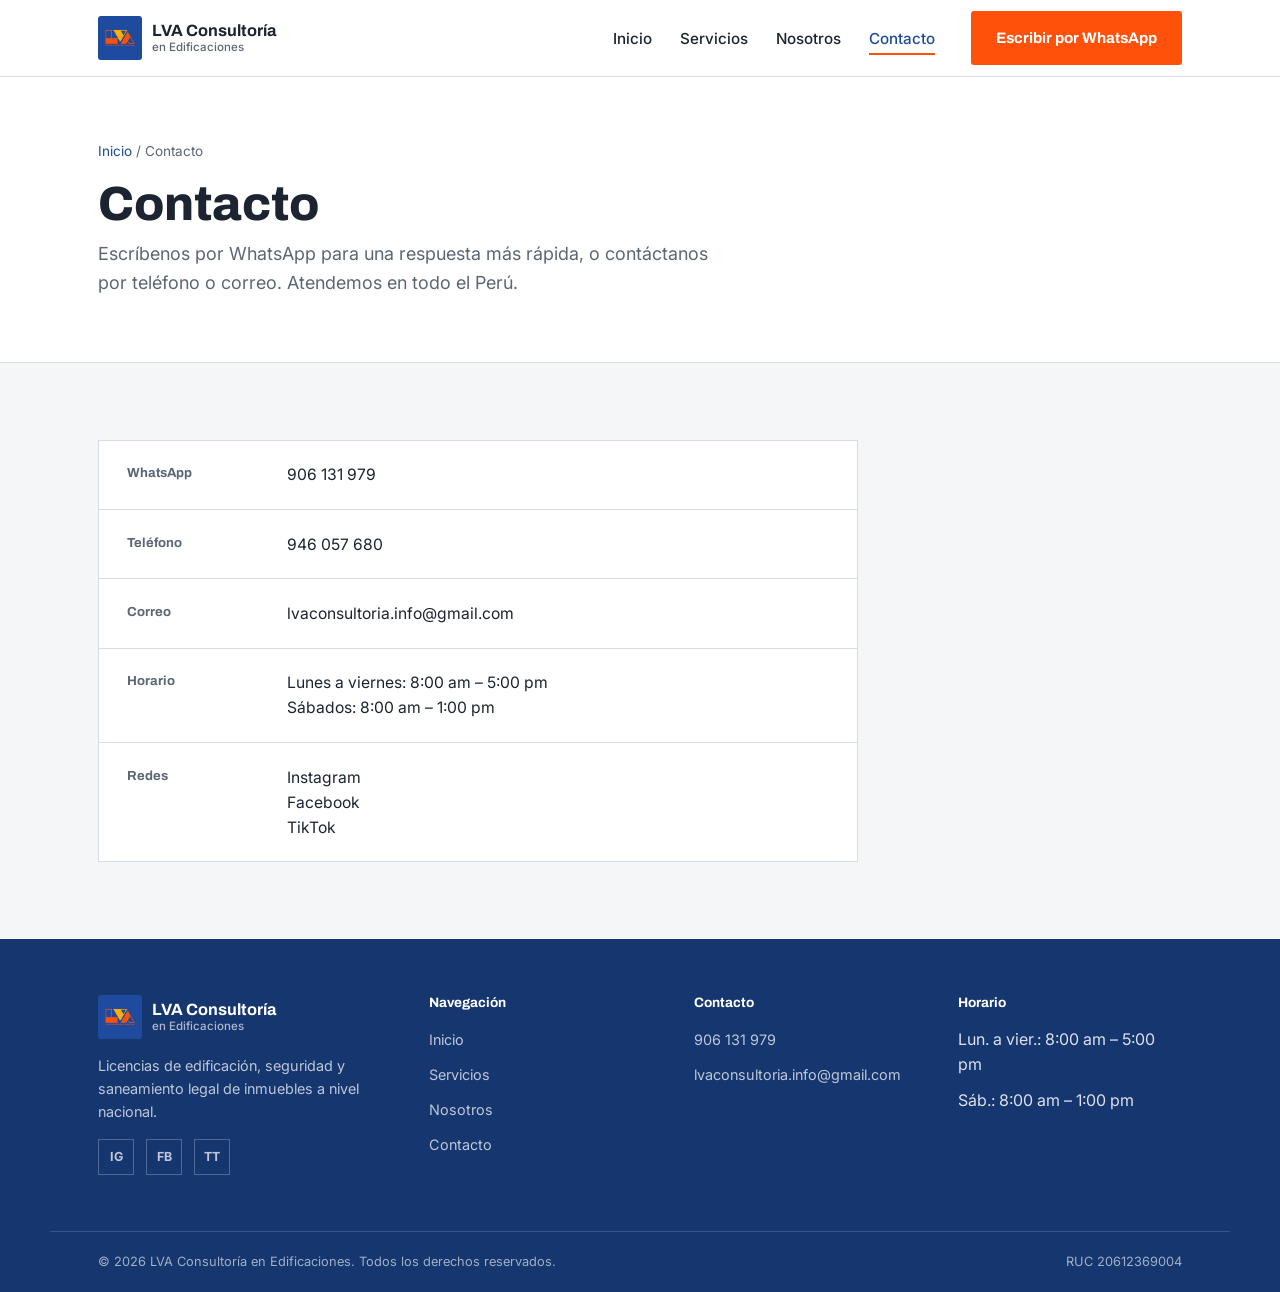
==== commit 0adeadbd: "Quitar referencias a la oficina de San Miguel Se elimina la dirección del pie de página, la fila "Of" ====
--- a/contacto.html
+++ b/contacto.html
@@ -4,7 +4,8 @@
 <meta charset="UTF-8">
 <meta name="viewport" content="width=device-width, initial-scale=1.0">
 <title>Contacto | LVA Consultoría en Edificaciones</title>
-<meta name="description" content="Escríbenos por WhatsApp o visítanos en Av. La Paz 981, San Miguel. Horario de atención de lunes a sábado.">
+<meta name="description" content="Escríbenos por WhatsApp, llámanos o envíanos un correo. Atendemos en todo el Perú, de lunes a sábado.">
+<link rel="icon" type="image/jpeg" href="imagenes/logo.jpeg">
 <link rel="stylesheet" href="styles.css">
 </head>
 <body>
@@ -42,7 +43,7 @@
     <div class="container">
       <p class="breadcrumb"><a href="index.html">Inicio</a> / Contacto</p>
       <h1>Contacto</h1>
-      <p class="lead">Escríbenos por WhatsApp para una respuesta más rápida, o visítanos en nuestra oficina de San Miguel.</p>
+      <p class="lead">Escríbenos por WhatsApp para una respuesta más rápida, o contáctanos por teléfono o correo. Atendemos en todo el Perú.</p>
     </div>
   </section>
 
@@ -63,10 +64,6 @@
             <dd><a href="mailto:lvaconsultoria.info@gmail.com">lvaconsultoria.info@gmail.com</a></dd>
           </div>
           <div class="contact-info-row">
-            <dt>Oficina</dt>
-            <dd>Av. La Paz 981, San Miguel</dd>
-          </div>
-          <div class="contact-info-row">
             <dt>Horario</dt>
             <dd>
               <span>Lunes a viernes: 8:00 am – 5:00 pm</span>
@@ -82,15 +79,6 @@
             </dd>
           </div>
         </dl>
-      </div>
-
-      <div class="map-embed">
-        <iframe
-          title="Ubicación de LVA Consultoría en Av. La Paz 981, San Miguel"
-          src="https://www.google.com/maps?q=Av.+La+Paz+981,+San+Miguel,+Lima&output=embed"
-          loading="lazy"
-          referrerpolicy="no-referrer-when-downgrade">
-        </iframe>
       </div>
     </div>
   </section>
@@ -129,7 +117,6 @@
       <ul>
         <li><a href="tel:+51906131979">906 131 979</a></li>
         <li><a href="mailto:lvaconsultoria.info@gmail.com">lvaconsultoria.info@gmail.com</a></li>
-        <li>Av. La Paz 981, San Miguel</li>
       </ul>
     </div>
 
--- a/styles.css
+++ b/styles.css
@@ -472,7 +472,7 @@
   position: relative;
 }
 
-.service-panel .cat-tag {
+.cat-tag {
   display: inline-flex;
   align-items: center;
   justify-content: center;
@@ -520,6 +520,13 @@
 .service-panel-link:hover { background: var(--color-bg); }
 .service-panel-link p { margin-bottom: 1.1rem; }
 
+.service-thumb {
+  width: 100%;
+  aspect-ratio: 1;
+  object-fit: cover;
+  margin-bottom: 1.25rem;
+}
+
 .link-more {
   font-family: var(--font-display);
   font-weight: 700;
@@ -606,7 +613,7 @@
   width: 100%;
   aspect-ratio: 1;
   object-fit: cover;
-  object-position: center 30%;
+  object-position: center top;
   border: 4px solid var(--color-accent-soft);
 }
 
@@ -703,6 +710,15 @@
 .service-block-head .cat-tag { margin-bottom: 1.1rem; }
 .service-block-head h2 { margin-bottom: 0.6rem; font-size: var(--step-3); }
 
+.service-block-img {
+  width: 100%;
+  max-width: 400px;
+  aspect-ratio: 1;
+  object-fit: cover;
+  margin-top: 1.5rem;
+  border-bottom: 6px solid var(--color-accent);
+}
+
 .service-item-list {
   display: flex;
   flex-direction: column;
@@ -736,6 +752,7 @@
 
 /* Ficha detallada — Licencia de Funcionamiento */
 .detail-card {
+  grid-column: 1 / -1;
   background: var(--color-surface);
   border: 1px solid var(--color-line);
   padding: clamp(1.5rem, 3vw, 2.25rem);
@@ -886,9 +903,8 @@
 .profile-photo { margin: 0; border-bottom: 6px solid var(--color-accent); }
 .profile-photo img {
   width: 100%;
-  aspect-ratio: 4 / 5;
+  aspect-ratio: 500 / 608;
   object-fit: cover;
-  object-position: center 35%;
 }
 
 .profile-role {
@@ -938,11 +954,8 @@
 /* ==========================================================================
    Contacto
    ========================================================================== */
-.contact-layout {
-  display: grid;
-  grid-template-columns: 1fr 1fr;
-  gap: clamp(2rem, 5vw, 3.5rem);
-  align-items: start;
+.contact-layout .contact-info-panel {
+  max-width: 760px;
 }
 
 .contact-info-panel {
@@ -977,15 +990,7 @@
 .contact-info-row dd a:hover { color: var(--color-primary); }
 .contact-info-row dd span { display: block; }
 
-.map-embed {
-  border: 1px solid var(--color-line);
-  overflow: hidden;
-  aspect-ratio: 4 / 3;
-}
-.map-embed iframe { width: 100%; height: 100%; border: 0; display: block; }
-
 @media (max-width: 780px) {
-  .contact-layout { grid-template-columns: 1fr; }
   .contact-info-row { grid-template-columns: 1fr; gap: 0.25rem; }
 }
 
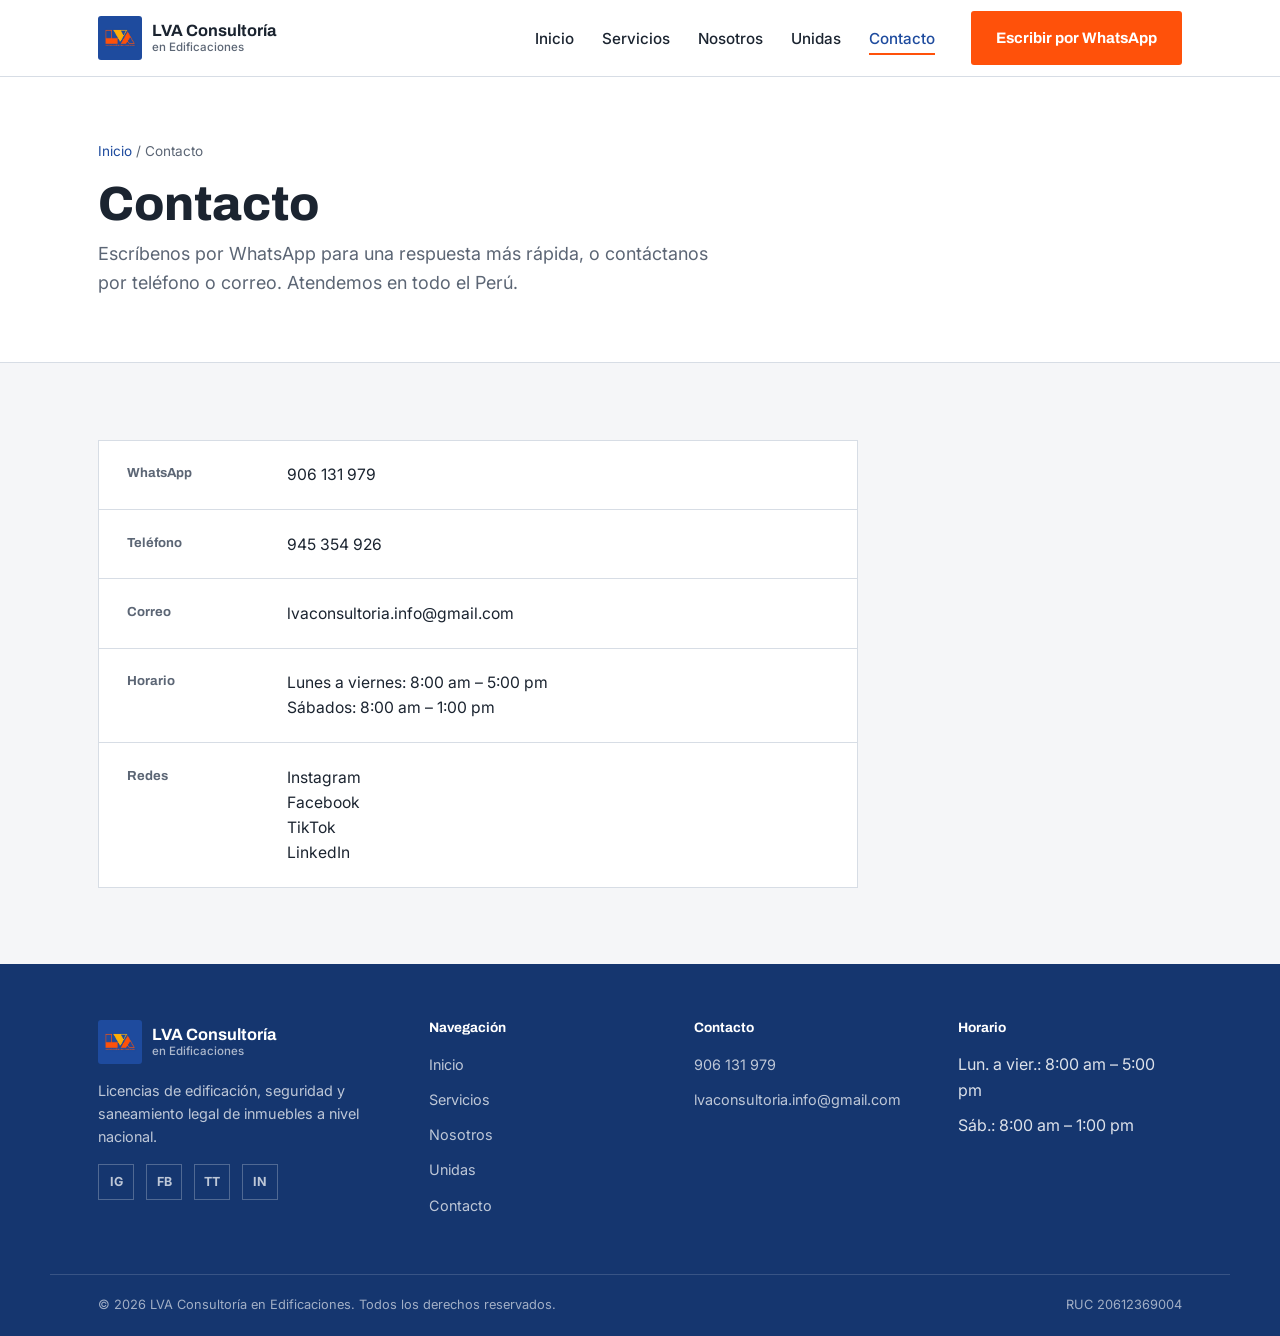
==== commit 7fce6a58: "Actualizar contacto, LinkedIn, historia de Deyssi y página Unidas para Trascender Co-Authored-By: Cl" ====
--- a/contacto.html
+++ b/contacto.html
@@ -30,6 +30,7 @@
         <li><a href="index.html">Inicio</a></li>
         <li><a href="servicios.html">Servicios</a></li>
         <li><a href="nosotros.html">Nosotros</a></li>
+        <li><a href="unidas.html">Unidas</a></li>
         <li><a href="contacto.html" aria-current="page">Contacto</a></li>
       </ul>
       <a class="btn btn-primary" href="https://wa.me/51906131979" target="_blank" rel="noopener">Escribir por WhatsApp</a>
@@ -57,7 +58,7 @@
           </div>
           <div class="contact-info-row">
             <dt>Teléfono</dt>
-            <dd><a href="tel:+51946057680">946 057 680</a></dd>
+            <dd><a href="tel:+51945354926">945 354 926</a></dd>
           </div>
           <div class="contact-info-row">
             <dt>Correo</dt>
@@ -76,6 +77,7 @@
               <span><a href="https://www.instagram.com/lvaconsultoria/" target="_blank" rel="noopener">Instagram</a></span>
               <span><a href="https://www.facebook.com/lvaconsultoriaedificaciones" target="_blank" rel="noopener">Facebook</a></span>
               <span><a href="https://tiktok.com/@lvaconsultoria" target="_blank" rel="noopener">TikTok</a></span>
+              <span><a href="https://www.linkedin.com/company/lva-consultor%C3%ADa-en-edificaciones/posts/" target="_blank" rel="noopener">LinkedIn</a></span>
             </dd>
           </div>
         </dl>
@@ -99,6 +101,7 @@
         <a href="https://www.instagram.com/lvaconsultoria/" target="_blank" rel="noopener" aria-label="Instagram de LVA Consultoría">IG</a>
         <a href="https://www.facebook.com/lvaconsultoriaedificaciones" target="_blank" rel="noopener" aria-label="Facebook de LVA Consultoría">FB</a>
         <a href="https://tiktok.com/@lvaconsultoria" target="_blank" rel="noopener" aria-label="TikTok de LVA Consultoría">TT</a>
+        <a href="https://www.linkedin.com/company/lva-consultor%C3%ADa-en-edificaciones/posts/" target="_blank" rel="noopener" aria-label="LinkedIn de LVA Consultoría">IN</a>
       </div>
     </div>
 
@@ -108,6 +111,7 @@
         <li><a href="index.html">Inicio</a></li>
         <li><a href="servicios.html">Servicios</a></li>
         <li><a href="nosotros.html">Nosotros</a></li>
+        <li><a href="unidas.html">Unidas</a></li>
         <li><a href="contacto.html">Contacto</a></li>
       </ul>
     </div>
--- a/styles.css
+++ b/styles.css
@@ -903,7 +903,7 @@
 .profile-photo { margin: 0; border-bottom: 6px solid var(--color-accent); }
 .profile-photo img {
   width: 100%;
-  aspect-ratio: 500 / 608;
+  aspect-ratio: 1068 / 1600;
   object-fit: cover;
 }
 
@@ -1067,3 +1067,116 @@
   .hero-photo::after { right: 0; }
   .contact-cta .container { flex-direction: column; align-items: flex-start; }
 }
+
+/* ==========================================================================
+   Historia de Deyssi y Unidas para Trascender
+   ========================================================================== */
+.story { background: var(--color-surface); border-top: 1px solid var(--color-line); }
+.story .section-head { max-width: 60ch; }
+.story-sub {
+  font-family: var(--font-display);
+  font-weight: 600;
+  color: var(--color-accent);
+  margin: 0.75rem 0 0;
+}
+.story-body { max-width: 68ch; }
+.story-body a { color: var(--color-primary); border-bottom: 1.5px solid var(--color-accent); }
+
+.btn-on-dark { border-color: rgba(255,255,255,0.4); color: #fff; margin-top: 1.5rem; }
+.btn-on-dark:hover { background: rgba(255,255,255,0.1); border-color: #fff; }
+
+.unidas-logo-sm {
+  width: 120px;
+  height: auto;
+  background: #fff;
+  padding: 0.25rem;
+  margin-bottom: 1.25rem;
+}
+
+/* Página Unidas */
+.unidas-hero .container {
+  display: grid;
+  grid-template-columns: 1.2fr 0.8fr;
+  gap: clamp(2rem, 5vw, 4rem);
+  align-items: center;
+}
+.unidas-hero-logo { margin: 0; background: #fff; border: 1px solid var(--color-line); }
+.unidas-hero-logo img { width: 100%; height: auto; }
+
+.unidas-quote {
+  margin: 0;
+  padding: clamp(1.5rem, 4vw, 2.5rem);
+  background: var(--color-surface);
+  border-left: 6px solid var(--color-accent);
+  max-width: 820px;
+}
+.unidas-quote p {
+  font-family: var(--font-display);
+  font-weight: 600;
+  font-size: var(--step-2);
+  line-height: 1.4;
+  color: var(--color-ink);
+  margin: 0 0 0.75rem;
+}
+.unidas-quote cite { font-style: normal; color: var(--color-ink-muted); font-size: 0.9rem; }
+
+.unidas-split {
+  display: grid;
+  grid-template-columns: 1fr 1fr;
+  gap: clamp(2rem, 5vw, 4rem);
+}
+.check-list { display: flex; flex-direction: column; gap: 0.6rem; }
+.check-list li { padding-left: 1.4rem; position: relative; }
+.check-list li::before {
+  content: '';
+  position: absolute;
+  left: 0;
+  top: 0.55em;
+  width: 8px;
+  height: 8px;
+  background: var(--color-accent);
+}
+
+.impact-table { width: 100%; border-collapse: collapse; background: var(--color-surface); }
+.impact-table th, .impact-table td {
+  text-align: left;
+  padding: 0.85rem 1rem;
+  border-bottom: 1px solid var(--color-line);
+}
+.impact-table th {
+  font-family: var(--font-display);
+  font-size: 0.85rem;
+  color: var(--color-primary);
+  background: var(--color-bg);
+}
+.impact-table td:first-child { font-weight: 600; white-space: nowrap; }
+.note { font-size: 0.85rem; color: var(--color-ink-muted); margin-top: 1rem; }
+
+.commitment { background: var(--color-primary); color: #fff; }
+.commitment h2 { color: #fff; }
+.commitment .section-head .kicker { color: var(--color-accent-soft); }
+.commitment-body { max-width: 68ch; }
+.commitment-body p { color: rgba(255,255,255,0.88); }
+.commitment-body .closing {
+  font-family: var(--font-display);
+  font-weight: 700;
+  font-size: var(--step-2);
+  color: #fff;
+  margin-top: 1.5rem;
+}
+
+.join-panel {
+  background: var(--color-surface);
+  border: 1px solid var(--color-line);
+  border-top: 6px solid var(--color-accent);
+  padding: clamp(1.5rem, 4vw, 2.5rem);
+  max-width: 760px;
+}
+.join-actions { display: flex; flex-wrap: wrap; gap: 0.75rem; margin-top: 1.5rem; }
+
+@media (max-width: 860px) {
+  .unidas-hero .container,
+  .unidas-split { grid-template-columns: 1fr; }
+  .unidas-hero-logo { max-width: 320px; }
+}
+.unidas-hero .lead { margin-bottom: 1rem; }
